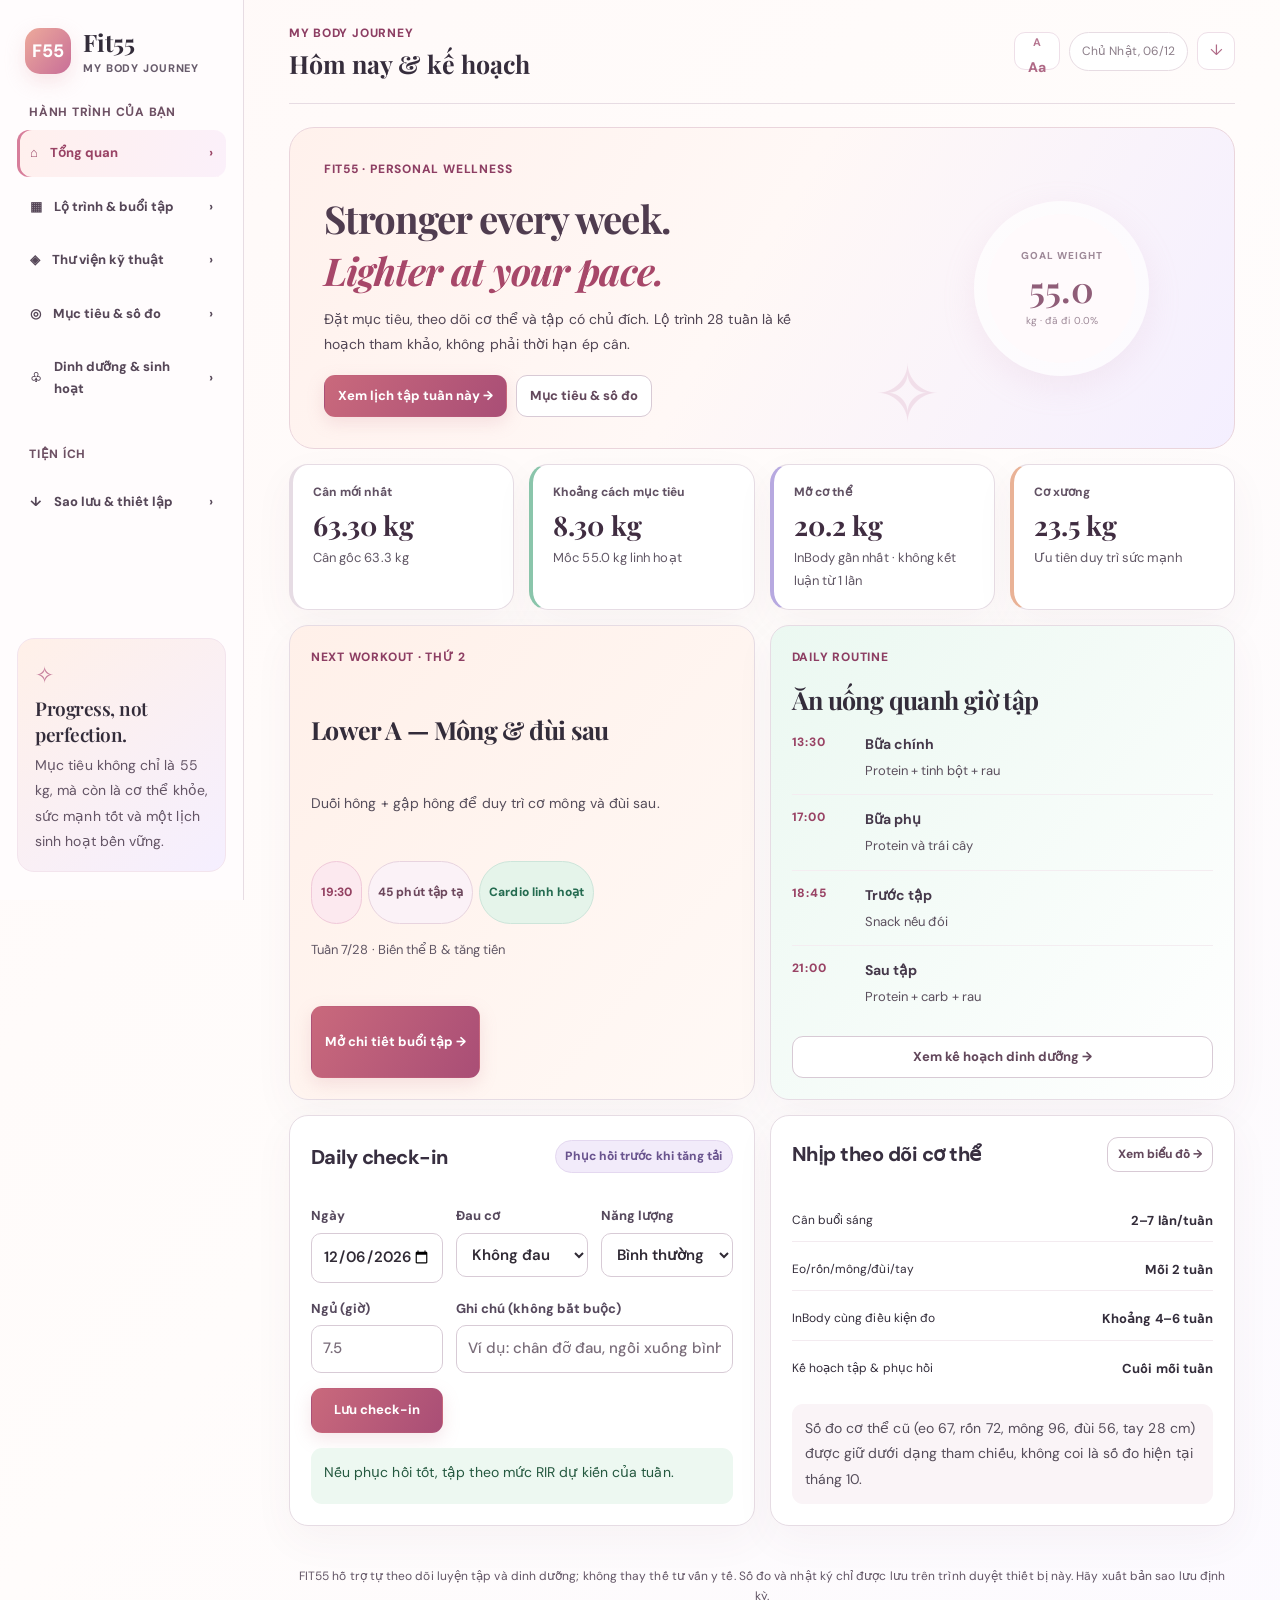
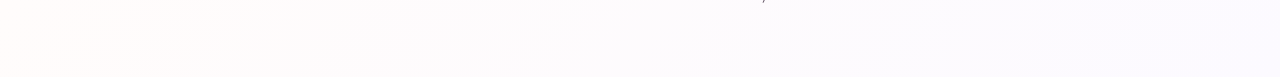
==== index.html @ 2037315b "release: FIT55 4.3 underbust and private measurement import with exact weight display" ====
<!doctype html>
<html lang="vi">
<head>
<meta charset="utf-8">
<meta name="viewport" content="width=device-width,initial-scale=1,viewport-fit=cover">
<meta name="theme-color" content="#fffbfa">
<meta name="description" content="FIT55 — Lộ trình tập luyện 28 tuần, mục tiêu 55 kg, số đo và dinh dưỡng cá nhân.">
<title>FIT55 · My Body Journey</title>
<script>try{const fs=localStorage.getItem('fit55-text-size');if(['standard','comfortable','extra'].includes(fs))document.documentElement.dataset.fitText=fs;else document.documentElement.dataset.fitText='comfortable'}catch(e){document.documentElement.dataset.fitText='comfortable'}</script>
<link rel="stylesheet" href="./v4.css?v=4.2">
<script src="./v4-data.js?v=4.3" defer></script>
<script src="./v4-app.js?v=4.3" defer></script>
<script src="./v4-readability.js?v=4.2" defer></script>
</head>
<body>
<div class="app">
<aside class="sidebar">
<a class="brand" href="./" aria-label="FIT55">
<span class="brandmark">F55</span>
<span class="brandname">Fit55<small>MY BODY JOURNEY</small></span>
</a>
<div><div class="sidecaption">HÀNH TRÌNH CỦA BẠN</div><nav id="side-nav" class="sidenav" aria-label="Điều hướng chính"></nav></div>
<div class="sidequote"><div style="font-size:23px;color:#c7809d">✧</div><h3>Progress, not perfection.</h3><p>Mục tiêu không chỉ là 55 kg, mà còn là cơ thể khỏe, sức mạnh tốt và một lịch sinh hoạt bền vững.</p></div>
</aside>
<div class="workspace">
<header class="topbar">
<div><div class="crumb">FIT55 · PERSONAL JOURNEY</div><div class="pagetitle">Hôm nay & kế hoạch</div></div>
<div class="topactions"><div class="datechip"></div><button class="roundbtn" type="button" data-open-data title="Dữ liệu và sao lưu" aria-label="Mở dữ liệu và sao lưu">↓</button></div>
</header>
<main id="view" class="page" aria-live="polite"></main>
<footer class="footnote">FIT55 hỗ trợ tự theo dõi luyện tập và dinh dưỡng; không thay thế tư vấn y tế. Số đo và nhật ký chỉ được lưu trên trình duyệt thiết bị này. Hãy xuất bản sao lưu định kỳ.</footer>
</div></div>
<nav id="mobilebar" class="mobilebar" aria-label="Điều hướng trên điện thoại"></nav>
<div id="resttimer" class="resttimer" hidden aria-live="polite"></div><div id="modalroot"></div><div id="toast" class="toast" role="status" aria-live="polite"></div>
</body>
</html>
---- v4.css ----
@import url('https://fonts.googleapis.com/css2?family=DM+Sans:wght@400;500;600;700;800&family=Playfair+Display:wght@500;600;700&display=swap');
:root{--bg:#fffbfa;--paper:#fff;--ink:#413849;--muted:#897e8c;--line:#f0e7eb;--rose:#cd738d;--rose-dark:#af5875;--rose-light:#fff0f2;--peach:#fff0e6;--lav:#f2edff;--mint:#eaf7f1;--green:#458c76;--amber:#a37833;--warn:#fff3dd;--shadow:0 14px 42px rgba(98,63,85,.048);color-scheme:light;font-family:'DM Sans',Arial,sans-serif}
*{box-sizing:border-box}body{margin:0;min-width:320px;background:linear-gradient(130deg,#fff9f8 0,#fffcfb 50%,#fcfaff 100%);color:var(--ink);font:13px/1.6 'DM Sans',sans-serif}h1,h2,h3,h4,p{margin:0}h1,h2,h3{letter-spacing:-.025em}h1{font:600 30px/1.2 'Playfair Display',serif}h2{font:600 23px/1.3 'Playfair Display',serif}h3{font:700 16px/1.35 'DM Sans',sans-serif}button,input,select,textarea{font:inherit}button{cursor:pointer}button:disabled{opacity:.5;cursor:not-allowed}a{color:inherit;text-decoration:none}.app{min-height:100vh;display:grid;grid-template-columns:244px minmax(0,1fr);max-width:1620px;margin:auto}.sidebar{background:#fffcfdef;backdrop-filter:blur(18px);border-right:1px solid var(--line);position:sticky;top:0;height:100vh;padding:28px 17px;display:flex;flex-direction:column;gap:27px}.brand{display:flex;align-items:center;gap:12px;padding:0 8px}.brandmark{width:46px;height:46px;border-radius:15px;display:grid;place-items:center;background:linear-gradient(130deg,#edaa9b,#c86e98);box-shadow:0 8px 20px #e9b3ba50;color:white;font:800 18px 'DM Sans',sans-serif}.brandname{font:700 24px 'Playfair Display',serif;line-height:1.2}.brandname small{display:block;font:800 9px 'DM Sans',sans-serif;color:#a79aa7;letter-spacing:.15em;margin-top:4px}.sidecaption{font-size:10px;font-weight:800;letter-spacing:.12em;color:#ada0a9;margin:0 12px 8px}.sidenav{display:grid;gap:7px}.navbtn{width:100%;display:flex;align-items:center;gap:12px;text-align:left;border:0;border-radius:12px;padding:12px 13px;background:transparent;color:#7c6f7e;font-weight:800;font-size:12px}.navbtn svg{width:19px;height:19px}.navbtn.active{background:linear-gradient(105deg,#fff0ed,#fbf0fa);color:#b86283;box-shadow:inset 3px 0 #d77e9b}.navbtn:hover{background:#fff1f5}.navbtn span{flex:1}.sidequote{margin-top:auto;background:linear-gradient(140deg,#fff0e8,#f5efff);border:1px solid #f3e4ed;border-radius:17px;padding:17px}.sidequote h3{font:600 19px 'Playfair Display',serif}.sidequote p{font-size:11px;color:#827587;margin-top:6px}.workspace{min-width:0;padding:0 clamp(18px,3.5vw,53px) 60px}.topbar{display:flex;align-items:center;justify-content:space-between;border-bottom:1px solid var(--line);gap:12px;padding:23px 0}.crumb{font-size:10px;color:#bc849b;text-transform:uppercase;letter-spacing:.15em;font-weight:800}.pagetitle{font:600 23px 'Playfair Display',serif;margin-top:3px}.topactions{display:flex;align-items:center;gap:9px}.datechip{border:1px solid var(--line);border-radius:25px;background:white;padding:8px 12px;color:#8c7e89;font-size:11px}.roundbtn{display:grid;place-items:center;width:38px;height:38px;border:1px solid #eedfe8;border-radius:11px;background:#fff;color:#af6986}.page{max-width:1260px;margin:auto;padding-top:23px}.pageheader{display:flex;align-items:flex-end;justify-content:space-between;gap:15px;margin-bottom:20px}.pageheader p{color:var(--muted);font-size:12px;margin-top:6px;max-width:760px}.micro{font-size:10px;color:#bb7895;letter-spacing:.15em;font-weight:800;text-transform:uppercase}.card{background:white;border:1px solid var(--line);border-radius:19px;padding:21px;box-shadow:var(--shadow);min-width:0}.card.soft{background:#fffbfd}.card.mint{background:linear-gradient(130deg,#ebf8f1,#fff)}.card.peach{background:linear-gradient(130deg,#fff0e9,#fff9f6)}.card.lav{background:linear-gradient(130deg,#f2eeff,#fff)}.paneltitle{display:flex;align-items:center;justify-content:space-between;gap:9px;margin-bottom:14px}.paneltitle h3{font:600 20px 'Playfair Display',serif}.grid{display:grid;gap:15px}.g2{grid-template-columns:repeat(2,minmax(0,1fr))}.g3{grid-template-columns:repeat(3,minmax(0,1fr))}.g4{grid-template-columns:repeat(4,minmax(0,1fr))}.span2{grid-column:span 2}.span3{grid-column:span 3}.stack{display:grid;gap:15px}.sectiongap{margin-top:18px}.hero{border:1px solid #f1dce7;background:linear-gradient(120deg,#fff0e8,#fff7f6 48%,#f3efff);padding:31px 34px;border-radius:25px;display:grid;grid-template-columns:1.35fr .65fr;min-height:223px;gap:25px;overflow:hidden;position:relative}.hero:after{content:'✧';position:absolute;right:31%;bottom:-16px;font-size:80px;color:#e9cadb;opacity:.5;pointer-events:none}.hero h1{font-size:clamp(29px,3vw,43px);margin:13px 0 10px;color:#594358}.hero h1 em{color:#c46e8c}.hero p{max-width:510px;color:#796d7c;line-height:1.8;font-size:12px}.hero .actions{margin-top:17px}.hero-circle{align-self:center;justify-self:center;display:grid;place-items:center;width:175px;height:175px;border-radius:50%;background:conic-gradient(var(--rose) var(--angle,0%),#ffffffb0 0);box-shadow:0 10px 32px #d9aac42b}.hero-circle-inner{width:149px;height:149px;border-radius:50%;background:#fffafc;display:grid;align-content:center;justify-items:center}.hero-circle-inner span{font-size:10px;color:#9e8998;letter-spacing:.1em;font-weight:800}.hero-circle-inner strong{font:600 36px 'Playfair Display',serif;color:#8f5d78}.hero-circle-inner small{font-size:10px;color:#9e8998}.stat{padding:17px 20px;border-left:4px solid #e5b3c4}.stat:nth-child(2){border-left-color:#8ac5ab}.stat:nth-child(3){border-left-color:#b7a9e0}.stat:nth-child(4){border-left-color:#e9b296}.statlabel{font-size:11px;color:#918390;font-weight:700}.statnum{font:600 27px/1.35 'Playfair Display',serif;margin:4px 0;color:#634e60}.statnum small{font:600 12px 'DM Sans',sans-serif}.meta{color:var(--muted);font-size:11px}.pill{display:inline-flex;align-items:center;border:1px solid #f1e7ed;border-radius:40px;padding:5px 9px;background:#fcf7fa;color:#906d85;font-weight:800;font-size:10px;white-space:normal}.pill.rose{background:var(--rose-light);color:#b95e7c;border-color:#f4dce6}.pill.mint{background:var(--mint);color:#44846d;border-color:#d5eadf}.pill.lav{background:var(--lav);color:#8373a8;border-color:#eae3fc}.pill.warn{background:var(--warn);color:#986823;border-color:#f7e1ba}.tags{display:flex;flex-wrap:wrap;gap:6px}.btn{border:1px solid #e9dbe5;background:#fff;border-radius:11px;color:#806d7e;font-weight:800;font-size:11px;min-height:37px;padding:9px 13px;display:inline-flex;align-items:center;justify-content:center;gap:7px;vertical-align:middle}.btn:hover{border-color:#d8a8ba;background:#fff9fa}.btn.primary{background:linear-gradient(120deg,#de8990,#c66f97);border-color:transparent;color:white;box-shadow:0 6px 17px #ce869735}.btn.green{background:#e5f4ec;color:#427f65;border-color:#d9e9dc}.btn.small{min-height:30px;padding:6px 10px;font-size:10px}.btn.full{width:100%}.actions{display:flex;align-items:center;gap:9px;flex-wrap:wrap}.tile{border:1px solid #f0e6ec;border-radius:14px;padding:16px;background:white;min-width:0}.tile h3{font:600 19px 'Playfair Display',serif}.tile p{color:var(--muted);font-size:11px;margin-top:6px}.tile .actions{margin-top:12px}.bar{background:#f1edf1;height:8px;border-radius:20px;overflow:hidden}.bar span{display:block;background:linear-gradient(110deg,#e8a3aa,#be7195);height:100%;width:0;border-radius:20px}.barline{display:grid;grid-template-columns:112px 1fr 38px;gap:8px;align-items:center;font-size:11px;margin:8px 0}.barline .track{background:#f6edf3;border-radius:10px;height:8px;overflow:hidden}.barline .track span{display:block;height:100%;background:#d98ca9;border-radius:10px}.barline strong{text-align:right}.quiet{color:#847b87;font-size:12px;line-height:1.75}.notice{border-radius:11px;padding:12px 13px;background:#faf4f7;color:#806e7e;font-size:11px;line-height:1.75}.notice.amber{background:#fff5e5;color:#896a3d}.notice.green{background:#edf8f1;color:#407d62}.notice.red{background:#fff0f0;color:#a25e62}.spacer{height:1px;background:var(--line);margin:16px 0}.weekscroller{display:flex;overflow-x:auto;gap:7px;padding:2px 0 11px;scrollbar-width:thin}.weekbtn{border:1px solid #f0e6eb;min-width:61px;padding:10px 9px;background:#fff;border-radius:10px;color:#817588;font-weight:800;font-size:12px}.weekbtn small{display:block;font-size:9px;font-weight:700;color:#a49bac}.weekbtn.active{background:#d1809d;border-color:#d1809d;color:white}.weekbtn.active small{color:#ffebf5}.phasegrid{display:grid;grid-template-columns:repeat(5,minmax(0,1fr));gap:7px}.phasecard{padding:12px 9px;background:#fbf6fa;border:1px solid #f1e9ef;border-radius:12px;text-align:left;color:#756677}.phasecard b{display:block;font-size:11px}.phasecard small{display:block;font-size:10px;opacity:.74}.phasecard.active{border-color:#ca7fa0;box-shadow:0 0 0 2px #f6dfeb}.daygrid{display:grid;grid-template-columns:repeat(4,minmax(0,1fr));gap:9px}.daycard{background:#fff;border:1px solid #eee6ed;border-radius:12px;text-align:left;padding:13px 14px;color:#77687c}.daycard b{display:block;font-size:12px}.daycard small{font-size:10px}.daycard.active{background:#d888a0;color:white;border-color:#d888a0;box-shadow:0 5px 17px #d888a02e}.daycard.active small{color:#fff6fc}.exrow{border:1px solid #f2e9ee;border-radius:15px;padding:15px;display:grid;grid-template-columns:36px minmax(0,1fr);gap:12px;background:white}.exnum{background:#fbeef3;color:#bc6e88;border-radius:11px;width:35px;height:35px;display:grid;place-items:center;font-weight:800}.exhead{display:flex;align-items:flex-start;justify-content:space-between;gap:8px}.exhead h3{font-size:14px}.exrow .tags{margin:8px 0}.exrow .meta{line-height:1.6}.exactions{display:flex;align-items:center;gap:8px;flex-wrap:wrap;margin-top:10px}.exbody{grid-column:2}.settable{width:100%;border-collapse:collapse;font-size:11px}.settable th{text-align:left;font-size:10px;color:#948796;font-weight:800;padding:8px 4px;border-bottom:1px solid var(--line)}.settable td{padding:7px 4px;border-bottom:1px solid #f8f3f7}.settable tr:last-child td{border:0}.setinput{border:1px solid #eadfe8;padding:7px 6px;border-radius:8px;min-height:33px;width:100%;max-width:95px;background:#fff}.settable input[type=checkbox]{width:17px;height:17px;accent-color:#bc7b98}.tiprow{display:grid;grid-template-columns:28px 1fr;gap:10px;padding:9px 0;border-bottom:1px solid #f5eff2}.tiprow:last-child{border:0}.tiprow .n{display:grid;place-items:center;width:26px;height:26px;border-radius:10px;background:#f7edf3;color:#a96789;font-weight:800}.impacts{display:grid;gap:7px}.impacts .barline{grid-template-columns:100px 1fr 23px}.exercise-detail .kicker{font-weight:800;font-size:10px;letter-spacing:.12em;color:#ad748e;text-transform:uppercase;margin:16px 0 5px}.exercise-detail p{font-size:12px;color:#645b68;line-height:1.85}.exercise-detail ul{padding-left:18px;margin:8px 0}.exercise-detail li{margin-bottom:7px;font-size:12px;line-height:1.7}.exercise-detail .detailgrid{display:grid;grid-template-columns:1fr 1fr;gap:14px}.exercise-detail .detailgrid .tile{background:#fffafd}.filterrow{display:flex;align-items:center;gap:10px;flex-wrap:wrap}.filterrow .field{flex:1;min-width:150px}.field{border:1px solid #e9dfea;border-radius:10px;background:#fff;padding:10px 11px;min-height:40px;width:100%;min-width:0;color:#564858}.field:focus{outline:3px solid #f4e0e9;border-color:#cd84a6}label{font-size:11px;font-weight:800;color:#776b7b}.formgrid{display:grid;grid-template-columns:repeat(3,minmax(0,1fr));gap:13px}.formitem{display:grid;align-content:start;gap:5px}.formitem small{color:#98909b;font-size:10px}.tablewrap{overflow:auto}.table{width:100%;border-collapse:collapse;min-width:540px}.table th{padding:11px 8px;border-bottom:1px solid #eee8ee;text-align:left;color:#938995;font-size:10px;text-transform:uppercase;letter-spacing:.04em}.table td{padding:12px 8px;border-bottom:1px solid #f5eef2;font-size:12px}.table tr:last-child td{border:0}.timeline{display:grid;gap:12px}.timelineitem{display:grid;grid-template-columns:61px 1fr;gap:12px;border-bottom:1px solid #f4edf1;padding:0 0 12px}.timelineitem:last-child{border:0}.timelineitem .time{font-weight:800;color:#ba748c;font-size:12px}.timelineitem b{display:block;font-size:12px}.timelineitem p{font-size:11px;color:#847987;margin-top:3px}.tabrow{display:flex;gap:7px;overflow:auto;scrollbar-width:thin}.subtab{border:1px solid #eee2ed;background:#fff;color:#89798b;border-radius:10px;padding:9px 12px;font-size:11px;font-weight:800;white-space:nowrap}.subtab.active{background:#f9e8f0;color:#af6380;border-color:#eed4e3}.check{accent-color:#b96d8b}.chart{width:100%;height:auto;display:block;max-height:270px}.chart text{font:10px 'DM Sans',sans-serif;fill:#8e8190}.chart .gridline{stroke:#f0e9ee;stroke-width:1}.chart .goalline{stroke:#a79cb5;stroke-width:1;stroke-dasharray:4 4}.chart .actual{stroke:#d47c99;stroke-width:2.5;fill:none}.chart .point{fill:#d47c99}.checklist{display:grid;gap:8px}.checklist .item{display:flex;justify-content:space-between;gap:9px;border-bottom:1px solid #f3ebf0;padding:9px 0;font-size:12px}.checklist .item:last-child{border:0}.metricgrid{display:grid;grid-template-columns:repeat(4,minmax(0,1fr));gap:9px}.measuremini{padding:11px;background:#fdf8fa;border-radius:11px}.measuremini span{font-size:10px;color:#918492}.measuremini b{font:600 20px 'Playfair Display',serif;display:block;color:#644f64}.measuremini small{font-size:10px;color:#9a899b}.metric-note{color:#8b8190;font-size:10px}.historyrow{display:grid;grid-template-columns:115px 1fr auto;gap:10px;border-bottom:1px solid #f3eef1;padding:10px 0;align-items:center}.historyrow:last-child{border:0}.historyrow b{font-size:11px}.historyrow span{font-size:11px;color:var(--muted)}.foodpreview{border:1px solid #efe8ec;padding:11px;border-radius:12px;display:grid;gap:3px}.foodpreview strong{color:#9d617e}.nutritionmeter{height:10px;background:#f1eced;border-radius:20px;overflow:hidden}.nutritionmeter>div{height:100%;background:linear-gradient(90deg,#e7a5a7,#c6779a);max-width:100%}.modalback{position:fixed;inset:0;background:#33263d92;display:grid;place-items:center;padding:15px;z-index:100}.modal{width:min(760px,100%);max-height:min(90vh,940px);display:flex;flex-direction:column;background:white;border-radius:20px;box-shadow:0 25px 100px #29202d37;overflow:hidden}.modal.wide{width:min(950px,100%)}.modalhead{display:flex;align-items:center;justify-content:space-between;gap:10px;padding:18px 22px;border-bottom:1px solid var(--line)}.modalhead h2{font-size:21px}.modalbody{padding:22px;overflow:auto}.modalfoot{border-top:1px solid var(--line);padding:14px 22px;display:flex;justify-content:flex-end;gap:10px}.toast{position:fixed;right:20px;bottom:20px;padding:12px 16px;border-radius:11px;background:#48384b;color:white;font-size:12px;z-index:200;box-shadow:0 12px 35px #34253e44;opacity:0;transform:translateY(12px);transition:.2s;pointer-events:none}.toast.show{opacity:1;transform:none}.footnote{color:#a294a2;font-size:10px;text-align:center;margin:40px auto 10px;max-width:930px}.mobilebar{display:none}.spaceline{height:16px}.loader{text-align:center;padding:30px;color:var(--muted)}.empty{color:var(--muted);font-size:12px;padding:17px;text-align:center}.trackingcols{display:grid;grid-template-columns:minmax(0,1.3fr) minmax(260px,.7fr);gap:15px}.goalpair{display:grid;grid-template-columns:1fr 1fr;gap:12px}.caloriegroup{display:grid;grid-template-columns:repeat(3,minmax(0,1fr));gap:9px}.caloriegroup .tile{text-align:center}.caloriegroup strong{font:600 23px 'Playfair Display',serif}.inlineeditable{display:grid;grid-template-columns:repeat(2,minmax(0,1fr));gap:8px}.tooltip{cursor:help;text-decoration:underline dotted}.setcount{text-align:center;color:#a96a8a;font-weight:800}.switch{width:17px;height:17px;accent-color:#bd6e8d}.notespace{max-width:900px}.footerbuttons{display:flex;justify-content:flex-end;gap:8px;flex-wrap:wrap;margin-top:15px}
@media(max-width:1180px){.app{grid-template-columns:213px 1fr}.sidebar{padding:23px 12px}.workspace{padding:0 20px 45px}.g4{grid-template-columns:repeat(2,minmax(0,1fr))}.metricgrid{grid-template-columns:repeat(3,minmax(0,1fr))}.phasegrid{grid-template-columns:repeat(5,minmax(0,1fr))}}
@media(max-width:900px){.app{display:block}.sidebar{display:none}.workspace{padding:0 20px 96px}.mobilebar{display:grid;position:fixed;bottom:0;left:0;right:0;z-index:50;grid-template-columns:repeat(5,minmax(0,1fr));padding:6px 2px max(6px,env(safe-area-inset-bottom));background:#fffbfdf2;backdrop-filter:blur(16px);border-top:1px solid #ecdde7;box-shadow:0 -8px 24px #a46b8d16}.mobilebtn{border:0;background:transparent;display:grid;justify-items:center;align-content:center;gap:1px;padding:6px 0;font-size:10px;color:#928392;font-weight:800}.mobilebtn.active{color:#bc718d}.mobilebtn svg{width:20px;height:20px}.page{max-width:920px}.modalback{padding:0;place-items:end center}.modal{width:100%;max-height:91dvh;border-radius:20px 20px 0 0}}
@media(max-width:680px){.topbar{padding:15px 0}.datechip{display:none}.pagetitle{font-size:21px}.hero{grid-template-columns:1fr;padding:24px;border-radius:19px;min-height:auto}.hero-circle{display:none}.hero h1{font-size:31px}.g2,.g3,.trackingcols{grid-template-columns:1fr}.g4,.metricgrid{grid-template-columns:repeat(2,minmax(0,1fr))}.card{border-radius:16px;padding:16px}.pageheader{align-items:flex-start;flex-direction:column;margin-bottom:14px}.pageheader h2{font-size:22px}.phasegrid{grid-template-columns:repeat(2,minmax(0,1fr))}.daygrid{grid-template-columns:repeat(2,minmax(0,1fr))}.formgrid{grid-template-columns:repeat(2,minmax(0,1fr))}.exrow{grid-template-columns:31px minmax(0,1fr);padding:12px;gap:9px}.exnum{width:30px;height:30px}.exhead{display:block}.exbody{grid-column:1 / -1}.exercise-detail .detailgrid{grid-template-columns:1fr}.historyrow{grid-template-columns:88px 1fr}.historyrow>.btn{grid-column:2;justify-self:start}.caloriegroup{grid-template-columns:repeat(3,minmax(0,1fr))}.caloriegroup .tile{padding:10px 6px}.caloriegroup strong{font-size:18px}.barline{grid-template-columns:80px 1fr 23px}.modalhead,.modalfoot{padding:13px 16px}.modalbody{padding:16px}.tile{padding:13px}}
@media(max-width:400px){.workspace{padding:0 13px 92px}.formgrid,.inlineeditable{grid-template-columns:1fr}.g4,.metricgrid{gap:8px}.stat{padding:13px}.statnum{font-size:23px}.hero h1{font-size:29px}.daygrid{gap:7px}.daycard{padding:12px 10px}.barline{grid-template-columns:70px 1fr 20px}}
@media(prefers-reduced-motion:reduce){*,*:before,*:after{scroll-behavior:auto!important;transition:none!important}}

/* Inline technique guide in workout sessions */
.quick-guide{margin-top:12px;border-top:1px solid #f1e7ec;padding-top:10px;background:linear-gradient(180deg,#fff,#fffcfe)}
.quick-guide summary{color:#a76786;font-size:11px;font-weight:800;cursor:pointer;list-style:none;display:flex;align-items:center;gap:7px;min-height:31px}
.quick-guide summary::-webkit-details-marker{display:none}
.quick-guide summary:before{content:"＋";display:grid;place-items:center;width:24px;height:24px;background:#f9edf3;color:#b47290;border-radius:8px;font-size:16px}
.quick-guide[open] summary:before{content:"−"}
.quick-guide .guide-content{display:grid;gap:9px;padding:12px 0 5px;font-size:11px;color:#756979;line-height:1.75}
.quick-guide ol{margin:0;padding:2px 0 2px 22px}
.quick-guide li{margin-bottom:5px}
.quick-guide .guide-line{background:#fcf8fb;border:1px solid #f3eaf0;padding:9px 11px;border-radius:9px}
.quick-guide .guide-warning{background:#fff7ec;color:#8b6d40;padding:9px 11px;border-radius:9px}
.quick-guide .guide-content b{color:#645366}
@media(max-width:680px){.quick-guide{margin-top:11px}.quick-guide .guide-content{padding-bottom:0}.quick-guide summary{font-size:11px}}

/* Persistent set rest timer: starts when a set is marked complete */
.resttimer{position:fixed;right:21px;bottom:24px;display:flex;align-items:center;justify-content:space-between;gap:17px;max-width:min(380px,calc(100vw - 28px));z-index:80;border:1px solid #e8cede;border-radius:16px;padding:13px 15px;background:#fffbfefa;backdrop-filter:blur(20px);box-shadow:0 15px 48px #51394c3b}
.resttimer[hidden]{display:none!important}
.resttimer b{font:700 27px/1.3 'Playfair Display',serif;color:#ab6584}
.resttimer .micro{font-size:9px}.resttimer .actions{flex-wrap:nowrap}.resttimer .actions button{white-space:nowrap}
@media(max-width:900px){.resttimer{right:12px;bottom:calc(80px + env(safe-area-inset-bottom))}}
@media(max-width:390px){.resttimer{left:9px;right:9px;padding:10px}.resttimer b{font-size:24px}.resttimer .btn{padding:7px;font-size:9px}}


/* FIT55 4.2 · Readability & typography accessibility
   Default text is comfortably larger. Users can pick Standard / Easy Read / Extra Large.
   Main information text uses dark, opaque contrast on pastel backgrounds. */
:root{
  --fit-delta:2px;
  --muted:#625968;
  --ink:#332c3a;
  --line:#e7dce3;
  --rose-dark:#9f4566;
}
:root[data-fit-text="standard"]{--fit-delta:0px}
:root[data-fit-text="comfortable"]{--fit-delta:2px}
:root[data-fit-text="extra"]{--fit-delta:4px}
body{font-size:calc(13px + var(--fit-delta));line-height:1.72;letter-spacing:.005em;-webkit-font-smoothing:antialiased;text-rendering:optimizeLegibility}
h1,h2,h3,h4,b,strong{color:var(--ink)}
h1,h2{line-height:1.36}
h1{font-size:calc(30px + var(--fit-delta));font-weight:700}
h2{font-size:calc(23px + var(--fit-delta));font-weight:700}
h3{font-size:calc(16px + var(--fit-delta));font-weight:800}
.pageheader h2{font-size:calc(24px + var(--fit-delta));color:#372d40}
.pageheader p,.quiet,.notice,.card p,.hero p,.timelineitem p,.exrow .meta,.exercise-detail p,.exercise-detail li,.sidequote p{
  font-size:calc(12px + var(--fit-delta));
  line-height:1.8;
  color:#554d5a;
  opacity:1;
}
.meta,.metric-note,.chart text,.historyrow span,.caloriegroup p{
  font-size:calc(11px + var(--fit-delta));
  color:#615765;
  opacity:1;
}
.micro,.crumb,.sidecaption,.statlabel,.card .micro,.tile .micro,.timelineitem .time,.guide-line b{
  font-size:calc(10px + var(--fit-delta));
  font-weight:800;
  color:#8d3e63;
  letter-spacing:.065em;
}
.pagetitle{font-size:calc(23px + var(--fit-delta));color:#362d3c;font-weight:700}
.paneltitle h3{font:800 calc(18px + var(--fit-delta))/1.4 'DM Sans',Arial,sans-serif;letter-spacing:-.025em;color:#382f40}
.tile h3,.exhead h3{font-family:'DM Sans',Arial,sans-serif;font-weight:800;letter-spacing:0;color:#332d3a}
.exhead h3{font-size:calc(14px + var(--fit-delta))}
.statnum,.measuremini b{color:#402d41;font-weight:700}
.statlabel{letter-spacing:0}
.statnum small{font-size:calc(12px + var(--fit-delta));color:#625565}
.btn,.subtab,.daycard b,.weekbtn,.phasecard b,.navbtn{
  font-size:calc(11px + var(--fit-delta));
  font-weight:800;
}
.btn.small,.pill,.datechip,.checklist .item,.historyrow,.foodpreview,.caloriegroup p{
  font-size:calc(10px + var(--fit-delta));
}
.pill{color:#6c475c;font-weight:800;background:#fbf2f7;border-color:#e8d4df}
.pill.rose{color:#944262;background:#fce9ef;border-color:#f0c9d9}
.pill.lav{color:#69538e;background:#f2ebfa;border-color:#e4d8f0}
.pill.mint{color:#246b50;background:#e5f4ea;border-color:#cde5da}
.navbtn{color:#564758}
.navbtn.active{color:#994365}
.navbtn svg{color:inherit}
.navbtn:hover{color:#994365}
.sidequote p{color:#635465}
.sidebar .brandname small{font-size:calc(9px + var(--fit-delta));color:#675b6b;letter-spacing:.08em}
.sidecaption{color:#6e5164}
.btn.primary{background:linear-gradient(120deg,#c9697c,#a94e76);color:white}
.btn.primary:hover{filter:brightness(.97)}
.btn:not(.primary){color:#63485c;border-color:#d8cad5}
.btn:not(.primary):hover{background:#fff3f8;border-color:#bd89a3}
.btn.green{color:#246b50!important;background:#e5f4ec!important;border-color:#b9dbc7!important}
.hero{border-color:#ead5dc;background:linear-gradient(120deg,#fff1ec,#fff8f6 48%,#f4efff)}
.hero h1{color:#4f3c4f;font-size:clamp(31px,3vw,46px);font-weight:700}
.hero h1 em{color:#a74769;font-weight:700}
.hero p{color:#514554}
.stat{border-color:#e6dce2}
.stat .statlabel{color:#625264}
.pill.warn,.notice.amber,.guide-warning{color:#77511f}
.notice{color:#5d4b5e}
.notice.green{color:#24583f}
.notice.red{color:#893d4d}
.tile{border-color:#e5dae2}
.card{border-color:#e6dce4}
.formitem label,label{font-size:calc(11px + var(--fit-delta));font-weight:800;color:#56495d}
.field,.setinput,textarea,select,input{
  font-size:calc(13px + var(--fit-delta));
  color:#302a35;
  font-weight:600;
}
.field,.setinput{background:#fff;border-color:#d8cbd6;min-height:43px}
.field::placeholder,.setinput::placeholder,input::placeholder{color:#796c79;opacity:1;font-weight:500}
.field:focus,.setinput:focus{outline:3px solid #f0d0df;outline-offset:1px;border-color:#a9547d}
.settable th,.table th{font-size:calc(10px + var(--fit-delta));font-weight:800;color:#5f5261}
.settable td,.table td{font-size:calc(11px + var(--fit-delta));color:#4c4150}
.settable .setinput{min-height:39px}
.exrow,.exbody{color:#463b49}
.exrow .tags{margin-top:9px}
.quick-guide summary,.quick-guide .guide-content,.quick-guide .guide-line,.quick-guide .guide-warning,.quick-guide li{
  font-size:calc(11px + var(--fit-delta));
  line-height:1.78;
  color:#534657;
  opacity:1;
}
.quick-guide summary{font-weight:800;color:#994365}
.quick-guide .guide-content{gap:10px}
.quick-guide .guide-content b{color:#413047}
.quick-guide .guide-line{background:#fff9fc;border-color:#eadbe4}
.chart text{fill:#5e5464;opacity:1}
.chart .gridline{stroke:#e9e0e7}
.chart .actual{stroke:#bd527c;stroke-width:3}
.chart .point{fill:#bd527c}
.mobilebtn{font-size:calc(10px + var(--fit-delta));color:#66596a;font-weight:800}
.mobilebtn.active{color:#944165}
.daycard{color:#5d4b5f}
.daycard small,.phasecard small,.weekbtn small,.measuremini small,.formitem small,.tile small{
  font-size:calc(10px + var(--fit-delta));
  color:#665d6b;
  opacity:1;
}
.daycard.active small,.weekbtn.active small{color:white}
.phasecard{color:#665368}
.weekbtn{color:#665367}
.measuremini span{font-size:calc(10px + var(--fit-delta));color:#6d5f70}
.measuremini small{line-height:1.65}
.timelineitem b{font-size:calc(12px + var(--fit-delta));color:#45384a}
.timelineitem p{font-size:calc(11px + var(--fit-delta));color:#5b4f5d}
.timelineitem .time{color:#994365}
.footnote{font-size:calc(10px + var(--fit-delta));color:#625565}
.historyrow b,.checklist b{font-size:calc(11px + var(--fit-delta))}
.exnum{color:#924767}
.resttimer .micro{font-size:calc(10px + var(--fit-delta))}
.resttimer .meta{font-size:calc(11px + var(--fit-delta))}
.resttimer .btn.small{font-size:calc(10px + var(--fit-delta))}
button:focus-visible,a:focus-visible,input:focus-visible,select:focus-visible,summary:focus-visible{
  outline:3px solid #ad537d;
  outline-offset:3px;
}
.type-control-container{position:relative;display:flex;align-items:center}
.type-toggle{width:auto;min-width:46px;padding:0 9px;gap:3px;font-size:14px;font-weight:800;white-space:nowrap}
.type-toggle .small-aa{font-size:11px;font-weight:700;opacity:.9}
.type-panel{
  position:absolute;right:0;top:calc(100% + 9px);z-index:110;
  width:min(278px,calc(100vw - 28px));padding:13px;
  border:1px solid #dacbd6;border-radius:15px;background:#fff;
  box-shadow:0 15px 42px #5842552b;
}
.type-panel[hidden]{display:none!important}
.type-panel-title{font-weight:800;font-size:15px;color:#493449;margin-bottom:4px}
.type-panel-help{font-size:12px;color:#605462;line-height:1.6;margin:0 0 11px}
.type-options{display:grid;gap:7px}
.type-option{
  display:flex;align-items:center;justify-content:space-between;gap:6px;width:100%;
  border:1px solid #e8dce5;background:#fff;border-radius:10px;
  padding:10px 12px;text-align:left;font-size:14px;color:#514254;font-weight:700
}
.type-option[data-size="standard"]{font-size:13px}
.type-option[data-size="comfortable"]{font-size:15px}
.type-option[data-size="extra"]{font-size:17px}
.type-option[aria-pressed="true"]{background:#fff0f5;color:#8e3d62;border-color:#c384a2;box-shadow:inset 3px 0 #b35a7c}
.type-option span:last-child{font-size:12px}
@media(max-width:900px){
  .mobilebtn{font-size:calc(10px + var(--fit-delta))}
  .setinput,.field,select,textarea,input{font-size:max(16px, calc(13px + var(--fit-delta)))}
}
@media(max-width:680px){
  .hero h1{font-size:clamp(30px,7vw,39px)}
  .pageheader h2{font-size:calc(22px + var(--fit-delta))}
  .card{padding:17px}
  .hero{padding:25px}
  .quick-guide summary{font-size:calc(12px + var(--fit-delta))}
  .daycard small,.phasecard small,.weekbtn small{font-size:calc(10px + var(--fit-delta))}
  .statnum{font-size:calc(25px + var(--fit-delta))}
  .topactions{gap:7px}
  .type-panel{right:-48px}
}
@media(max-width:380px){
  .topbar{gap:7px}
  .type-toggle{min-width:39px;padding:0 6px}
  .pagetitle{font-size:calc(20px + var(--fit-delta))}
  .topactions{gap:5px}
}
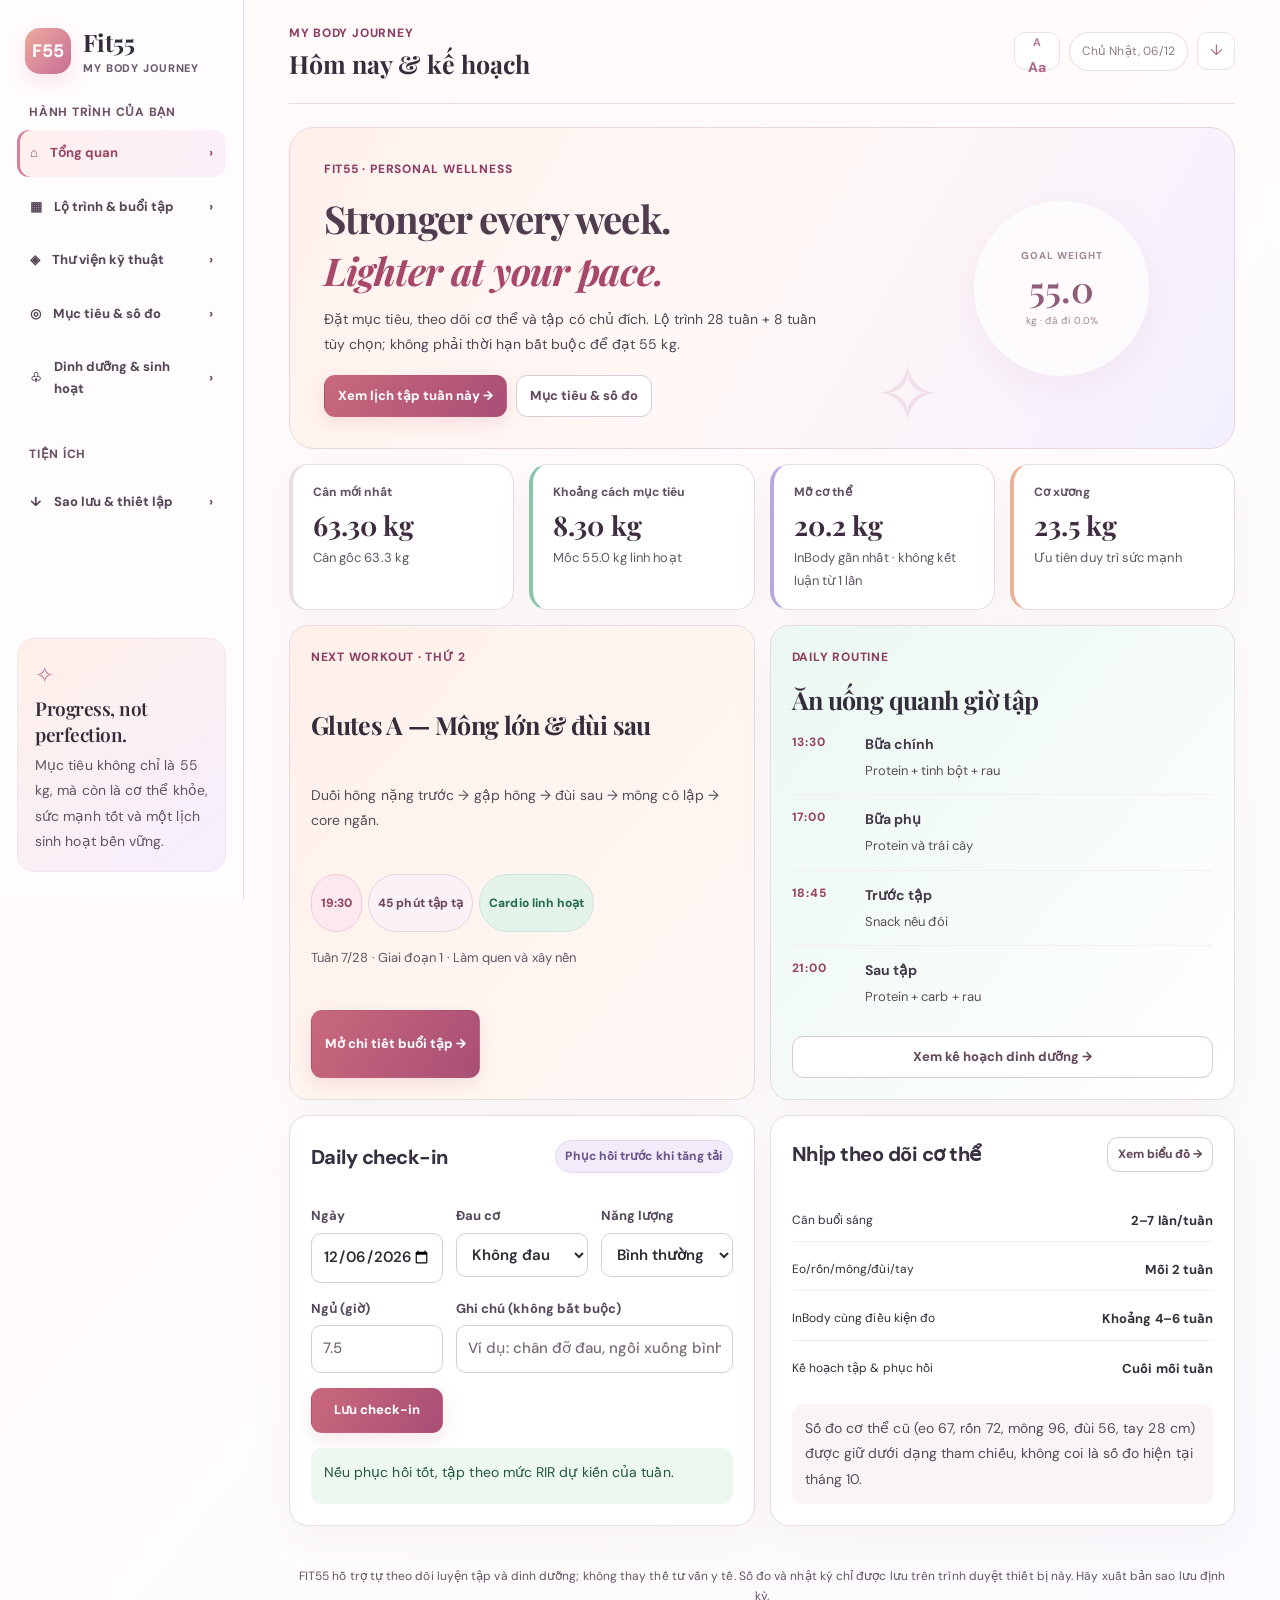
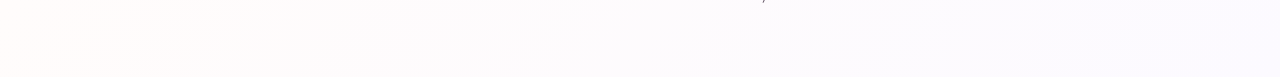
==== commit cc3d4615: "release: FIT55 v5 progressive 28+8 week training with Glutes Pull Glutes Push" ====
--- a/index.html
+++ b/index.html
@@ -4,12 +4,12 @@
 <meta charset="utf-8">
 <meta name="viewport" content="width=device-width,initial-scale=1,viewport-fit=cover">
 <meta name="theme-color" content="#fffbfa">
-<meta name="description" content="FIT55 — Lộ trình tập luyện 28 tuần, mục tiêu 55 kg, số đo và dinh dưỡng cá nhân.">
+<meta name="description" content="FIT55 — Glutes A, Pull, Glutes B, Push. Lộ trình 28 tuần và 8 tuần tùy chọn, tập luyện, số đo và dinh dưỡng.">
 <title>FIT55 · My Body Journey</title>
 <script>try{const fs=localStorage.getItem('fit55-text-size');if(['standard','comfortable','extra'].includes(fs))document.documentElement.dataset.fitText=fs;else document.documentElement.dataset.fitText='comfortable'}catch(e){document.documentElement.dataset.fitText='comfortable'}</script>
-<link rel="stylesheet" href="./v4.css?v=4.2">
-<script src="./v4-data.js?v=4.3" defer></script>
-<script src="./v4-app.js?v=4.3" defer></script>
+<link rel="stylesheet" href="./v4.css?v=5.0">
+<script src="./v4-data.js?v=5.0" defer></script>
+<script src="./v4-app.js?v=5.0" defer></script>
 <script src="./v4-readability.js?v=4.2" defer></script>
 </head>
 <body>
--- a/v4.css
+++ b/v4.css
@@ -207,3 +207,105 @@
   .pagetitle{font-size:calc(20px + var(--fit-delta))}
   .topactions{gap:5px}
 }
+
+
+/* FIT55 4.4 — compact workout log
+   Collapsed by default: log remains accessible without permanently showing a grid. */
+.exrow{row-gap:8px}
+.exbody{min-width:0}
+.setlog{border-top:1px solid #f1e8ee;margin-top:2px}
+.setlog>summary{
+  display:flex;align-items:center;gap:9px;min-height:42px;
+  padding:8px 4px 3px;list-style:none;cursor:pointer;
+  color:#9b506e;font-size:13px;font-weight:800;
+}
+.setlog>summary::-webkit-details-marker{display:none}
+.setlog>summary:focus-visible{outline:2px solid #a84b76;outline-offset:2px;border-radius:8px}
+.setlog-title{font-size:13px;font-weight:800;white-space:nowrap}
+.setlog-status{font-size:12px;color:#665b68;font-weight:700;white-space:nowrap}
+.setlog-chevron{margin-left:auto;color:#99647a;transition:transform .15s}
+.setlog[open] .setlog-chevron{transform:rotate(180deg)}
+.setlog-content{padding:9px 0 5px;border-radius:11px}
+.compact-set-list{display:grid;gap:7px}
+.compact-set-row{
+  display:grid;
+  grid-template-columns:29px minmax(66px,102px) 13px minmax(65px,92px) minmax(53px,77px) 38px;
+  column-gap:8px;align-items:center;
+  max-width:480px;min-width:0;padding:1px 0;
+}
+.set-index{font-weight:800;color:#8c6480;font-size:12px}
+.set-times{text-align:center;color:#877387;font-size:16px;font-weight:700}
+.compact-set-row .compact-field{
+  display:block;width:100%;min-width:0;max-width:none;
+  min-height:38px;padding:7px 4px;border:1px solid #dfd1da;border-radius:9px;
+  text-align:center;font-size:14px;font-weight:700;color:#403345;
+  background:#fff;
+}
+.compact-set-row .compact-field::placeholder{font-weight:500;color:#877b88}
+.compact-set-row .compact-field:focus{border-color:#ad5d7e;outline:2px solid #f4ddea}
+.compact-done{
+  display:grid;place-items:center;position:relative;
+  width:36px;height:36px;cursor:pointer;
+  border:1px solid #e5d9e1;border-radius:9px;background:#fff;
+}
+.compact-done input{position:absolute;inset:0;margin:0;opacity:0;cursor:pointer;width:100%;height:100%}
+.compact-done span{
+  display:grid;place-items:center;width:100%;height:100%;
+  font-size:18px;font-weight:900;color:#aaa0ac;
+  border-radius:8px;transition:background .15s,color .15s
+}
+.compact-done input:checked+span{background:#dff4e8;color:#267453}
+.compact-done input:focus-visible+span{outline:3px solid #bc698f;outline-offset:2px}
+.setlog-note{font-size:11px!important;color:#726577!important;margin:8px 0 0;line-height:1.65}
+.exrow .exactions{margin-top:8px}
+.exrow .exactions .pill{font-size:11px}
+@media(max-width:680px){
+  .exrow{padding:12px;row-gap:6px}
+  .setlog>summary{min-height:43px}
+  .compact-set-row{
+    grid-template-columns:24px minmax(62px,1fr) 12px minmax(57px,.9fr) minmax(48px,.8fr) 34px;
+    column-gap:5px;max-width:100%;
+  }
+  .compact-set-row .compact-field{min-height:40px;font-size:13px;padding:7px 2px}
+  .compact-done{height:34px;width:34px}
+  .setlog-title{font-size:13px}
+  .setlog-note{font-size:11px!important}
+}
+@media(max-width:365px){
+  .compact-set-row{grid-template-columns:22px minmax(56px,1fr) 11px minmax(50px,.9fr) minmax(45px,.8fr) 30px;column-gap:3px}
+  .compact-done{width:30px;height:32px}
+  .compact-set-row .compact-field{font-size:12px}
+}
+
+/* FIT55 4.4: compact logging respects the user's Aa font-size preference */
+.setlog-title{font-size:calc(13px + var(--fit-delta))}
+.setlog-status{font-size:calc(11px + var(--fit-delta))}
+.set-index{font-size:calc(12px + var(--fit-delta))}
+.compact-set-row .compact-field{font-size:max(15px,calc(13px + var(--fit-delta)))}
+@media(max-width:900px){.compact-set-row .compact-field{font-size:max(16px,calc(13px + var(--fit-delta)))}}
+
+
+/* FIT55 5.0 · periodized roadmap checkpoints */
+.milestone-collapse{
+ margin-top:12px;border:1px solid #e9dfe7;border-radius:12px;background:#fefbfd;
+}
+.milestone-collapse>summary{
+ list-style:none;cursor:pointer;display:flex;justify-content:space-between;
+ gap:12px;padding:12px 14px;color:#6e4866;
+ font-size:calc(11px + var(--fit-delta));font-weight:800;
+}
+.milestone-collapse>summary::-webkit-details-marker{display:none}
+.milestone-collapse>summary span:last-child{font-size:calc(10px + var(--fit-delta));color:#a06b89;white-space:nowrap}
+.milestone-collapse>summary:hover{background:#fff4f8}
+.milestone-collapse[open]>summary{border-bottom:1px solid #f0e7ed}
+.milestone-content{padding:11px 14px;display:grid;grid-template-columns:repeat(2,minmax(0,1fr));gap:8px 15px}
+.milestone-content>div{display:flex;align-items:flex-start;gap:10px;padding:7px 1px;border-bottom:1px solid #f5eef3}
+.milestone-content>div b{min-width:46px;white-space:nowrap;color:#974a6c;font-size:calc(11px + var(--fit-delta))}
+.milestone-content>div span{font-size:calc(11px + var(--fit-delta));line-height:1.6;color:#574c5b}
+.milestone-collapse>p{font-size:calc(10px + var(--fit-delta));padding:1px 14px 12px;color:#695a68}
+.phasecard.active{background:#fff1f6;color:#8c4266}
+.weekbtn[aria-current="date"]{outline:2px solid #c88dab;outline-offset:2px}
+@media(max-width:680px){
+ .milestone-content{grid-template-columns:1fr;gap:4px}
+ .milestone-collapse>summary{font-size:calc(11px + var(--fit-delta))}
+}
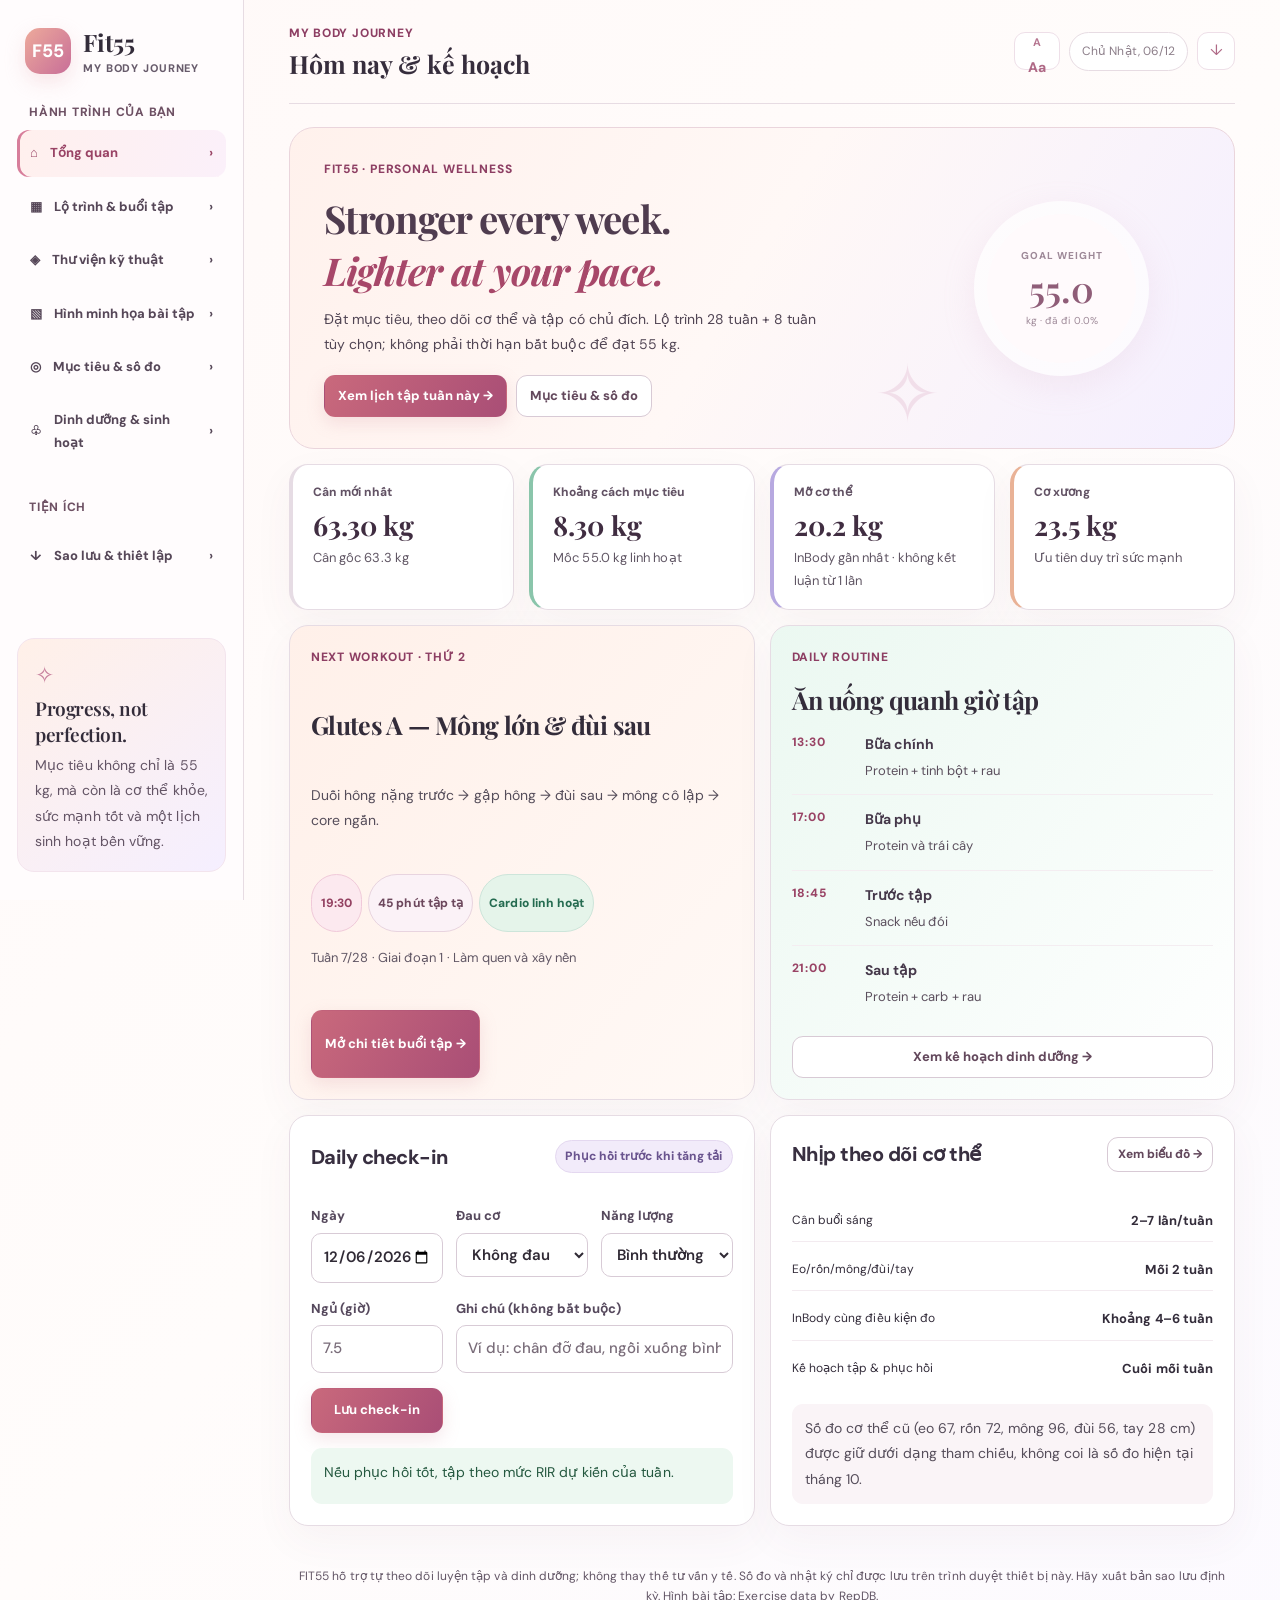
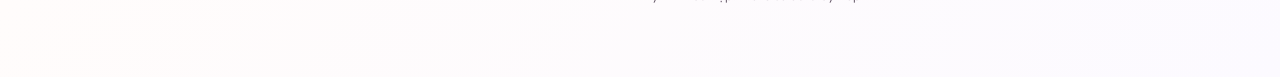
==== commit 5e9a9d56: "release: FIT55 5.1 new pictorial exercise tab with source attribution and fresh assets" ====
--- a/index.html
+++ b/index.html
@@ -7,9 +7,10 @@
 <meta name="description" content="FIT55 — Glutes A, Pull, Glutes B, Push. Lộ trình 28 tuần và 8 tuần tùy chọn, tập luyện, số đo và dinh dưỡng.">
 <title>FIT55 · My Body Journey</title>
 <script>try{const fs=localStorage.getItem('fit55-text-size');if(['standard','comfortable','extra'].includes(fs))document.documentElement.dataset.fitText=fs;else document.documentElement.dataset.fitText='comfortable'}catch(e){document.documentElement.dataset.fitText='comfortable'}</script>
-<link rel="stylesheet" href="./v4.css?v=5.0">
+<link rel="stylesheet" href="./v4.css?v=5.1">
 <script src="./v4-data.js?v=5.0" defer></script>
-<script src="./v4-app.js?v=5.0" defer></script>
+<script src="./v4-gym-gallery.js?v=5.1" defer></script>
+<script src="./v4-app.js?v=5.1" defer></script>
 <script src="./v4-readability.js?v=4.2" defer></script>
 </head>
 <body>
@@ -28,7 +29,7 @@
 <div class="topactions"><div class="datechip"></div><button class="roundbtn" type="button" data-open-data title="Dữ liệu và sao lưu" aria-label="Mở dữ liệu và sao lưu">↓</button></div>
 </header>
 <main id="view" class="page" aria-live="polite"></main>
-<footer class="footnote">FIT55 hỗ trợ tự theo dõi luyện tập và dinh dưỡng; không thay thế tư vấn y tế. Số đo và nhật ký chỉ được lưu trên trình duyệt thiết bị này. Hãy xuất bản sao lưu định kỳ.</footer>
+<footer class="footnote">FIT55 hỗ trợ tự theo dõi luyện tập và dinh dưỡng; không thay thế tư vấn y tế. Số đo và nhật ký chỉ được lưu trên trình duyệt thiết bị này. Hãy xuất bản sao lưu định kỳ. Hình bài tập: <a href="https://repdb.co/" target="_blank" rel="noopener noreferrer">Exercise data by RepDB</a>.</footer>
 </div></div>
 <nav id="mobilebar" class="mobilebar" aria-label="Điều hướng trên điện thoại"></nav>
 <div id="resttimer" class="resttimer" hidden aria-live="polite"></div><div id="modalroot"></div><div id="toast" class="toast" role="status" aria-live="polite"></div>
--- a/v4.css
+++ b/v4.css
@@ -309,3 +309,103 @@
  .milestone-content{grid-template-columns:1fr;gap:4px}
  .milestone-collapse>summary{font-size:calc(11px + var(--fit-delta))}
 }
+
+
+/* FIT55 5.1 · Gym picture reference */
+.gym-page{--gym-stroke:#e9dae5;--gym-rose:#a04c70}
+.gym-summary{display:grid;grid-template-columns:repeat(3,minmax(0,1fr));gap:12px}
+.gym-summary>div{
+ display:flex;gap:7px;flex-direction:column;align-items:flex-start;min-height:80px;
+ background:linear-gradient(125deg,#fff1f4,#f8f3ff);
+ border:1px solid #eedde8;border-radius:15px;padding:15px 17px
+}
+.gym-summary strong{font:800 calc(23px + var(--fit-delta))/1.2 'DM Sans',Arial,sans-serif;color:#774361}
+.gym-summary span{font-size:calc(10px + var(--fit-delta));color:#5f5362;line-height:1.5;font-weight:600}
+.gym-filters{padding:17px 18px}
+.gym-mode-row{display:flex;gap:8px;flex-wrap:wrap;margin-bottom:14px}
+.gym-mode{background:#fff;border:1px solid #e6d7e2;color:#6f5a6d;border-radius:999px;
+ padding:9px 13px;font-size:calc(11px + var(--fit-delta));font-weight:750;cursor:pointer}
+.gym-mode:hover{border-color:#bc839f;background:#fff6fa}
+.gym-mode.active{background:#f9e8f1;border-color:#c68da9;color:#823b5f;box-shadow:inset 0 0 0 1px #c68da944}
+.gym-filter-grid{display:grid;grid-template-columns:minmax(0,1.5fr) repeat(2,minmax(135px,.8fr));gap:12px}
+.gym-filter-field{display:grid;gap:5px;min-width:0}
+.gym-filter-field span{font-size:calc(10px + var(--fit-delta));font-weight:800;color:#5e4e61}
+.gym-filter-field .field{font-size:calc(12px + var(--fit-delta));min-height:44px}
+.gym-result-meta{margin-top:12px;display:flex;justify-content:space-between;gap:10px;flex-wrap:wrap;color:#675967;font-size:calc(11px + var(--fit-delta))}
+.gym-result-meta span:first-child{font-weight:800;color:#984c6d}
+.gym-gallery-grid{display:grid;grid-template-columns:repeat(auto-fill,minmax(222px,1fr));gap:14px}
+.gym-card{min-width:0;background:#fff;border:1px solid var(--gym-stroke);border-radius:17px;position:relative;overflow:hidden;box-shadow:0 5px 20px #65425709;transition:transform .14s,border-color .14s,box-shadow .14s}
+.gym-card:hover{transform:translateY(-2px);border-color:#d8aec6;box-shadow:0 12px 26px #65425719}
+.gym-card-open{display:block;width:100%;padding:0;border:0;background:transparent;cursor:pointer;text-align:left;color:inherit}
+.gym-card-open:focus-visible,.gym-favorite:focus-visible,.gym-mode:focus-visible{outline:3px solid #a6537c;outline-offset:2px}
+.gym-image-row{display:grid;grid-template-columns:repeat(2,minmax(0,1fr));gap:2px;background:#f6f1f5;min-height:138px}
+.gym-image-row:has(figure:only-child){grid-template-columns:1fr}
+.gym-image-cell{min-width:0;margin:0;position:relative;display:flex;flex-direction:column}
+.gym-image-cell img{width:100%;aspect-ratio:1/1;object-fit:contain;display:block;background:#f4f4f1;min-height:0}
+.gym-image-cell figcaption{text-align:center;background:#f7f0f4;color:#765e70;padding:5px 1px;font-weight:800;font-size:calc(9px + var(--fit-delta))}
+.gym-card-text{padding:14px 15px 16px}
+.gym-card-sub{font-size:calc(10px + var(--fit-delta));color:#945875;font-weight:800;margin-right:30px}
+.gym-card-text h3{font:800 calc(13px + var(--fit-delta))/1.36 'DM Sans',Arial,sans-serif;color:#473346;margin:7px 30px 2px 0;min-height:0;text-transform:capitalize}
+.gym-card-text p{font-size:calc(11px + var(--fit-delta));line-height:1.65;color:#605563;margin:3px 0 10px}
+.gym-card-tags{display:flex;gap:5px;flex-wrap:wrap}
+.gym-tag{font-size:calc(9px + var(--fit-delta));font-weight:800;color:#6f6271;border:1px solid #e8dfe5;background:#faf7fa;padding:3px 7px;border-radius:7px}
+.gym-tag.gym-inplan{color:#287053;background:#e7f6ed;border-color:#cde7d7}
+.gym-favorite{position:absolute;right:9px;top:9px;width:35px;height:35px;border-radius:50%;background:#ffffffeb;border:1px solid #e4d5df;font-size:23px;font-weight:700;color:#a55a82;display:grid;place-items:center;cursor:pointer;box-shadow:0 2px 9px #45304411;z-index:1}
+.gym-favorite[aria-pressed="true"]{background:#fff0f5;color:#ae426b;border-color:#e9bdce}
+.gym-source{font-size:calc(10px + var(--fit-delta));color:#65586a;line-height:1.8}
+.gym-source a{color:#8f426b;font-weight:800;text-decoration:underline;text-underline-offset:2px}
+.gym-detail-images{display:grid;grid-template-columns:repeat(2,minmax(0,1fr));gap:12px}
+.gym-detail-images:has(figure:only-child){grid-template-columns:1fr}
+.gym-detail-images figure{margin:0;background:#f8f5f8;border:1px solid #e8dce6;border-radius:13px;overflow:hidden;min-width:0}
+.gym-detail-images img{width:100%;height:auto;aspect-ratio:1/1;object-fit:contain;display:block;background:#f3f3f1;max-height:340px}
+.gym-detail-images figcaption{padding:9px;text-align:center;font-size:calc(11px + var(--fit-delta));font-weight:800;color:#81546f}
+.gym-detail-guide{background:#fffbfd;padding:18px;border:1px solid #f0e5ed;border-radius:13px}
+.gym-detail-guide h3{font-size:calc(16px + var(--fit-delta));margin:0 0 10px}
+.gym-detail-guide p{font-size:calc(12px + var(--fit-delta));color:#514557;line-height:1.75}
+.gym-detail-guide ol{padding-left:21px;display:grid;gap:8px;margin:9px 0 17px}
+.gym-detail-guide li{font-size:calc(12px + var(--fit-delta));line-height:1.7;color:#514557}
+.gym-detail .gym-source{border-top:1px solid #efe4ed;padding-top:12px}
+@media(max-width:900px){
+ .mobilebar{grid-template-columns:repeat(6,minmax(62px,1fr));overflow-x:auto;overscroll-behavior-x:contain;scrollbar-width:none}
+ .mobilebar::-webkit-scrollbar{display:none}
+ .mobilebtn{white-space:nowrap;font-size:11px}
+ .mobilebtn span:first-child{font-size:18px!important}
+ .workspace{padding-bottom:110px}
+}
+@media(max-width:680px){
+ .gym-gallery-grid{grid-template-columns:repeat(2,minmax(0,1fr));gap:9px}
+ .gym-summary{gap:6px}
+ .gym-summary>div{padding:11px 9px;min-height:90px}
+ .gym-summary strong{font-size:24px}
+ .gym-summary span{font-size:11px}
+ .gym-filter-grid{grid-template-columns:repeat(2,minmax(0,1fr));gap:9px}
+ .gym-filter-field:first-child{grid-column:1/-1}
+ .gym-filters{padding:13px}
+ .gym-mode-row{gap:6px}
+ .gym-mode{padding:8px 10px;font-size:12px}
+ .gym-card-text{padding:11px 10px 14px}
+ .gym-card-text h3{font-size:calc(12px + var(--fit-delta));margin-right:0}
+ .gym-card-text p{font-size:calc(10px + var(--fit-delta))}
+ .gym-card-sub{font-size:11px}
+ .gym-card-tags .gym-tag{font-size:10px}
+ .gym-favorite{width:32px;height:32px;top:6px;right:6px}
+ .gym-image-row{min-height:90px}
+ .gym-detail-images{gap:7px}
+ .gym-detail-images img{max-height:270px}
+}
+@media(max-width:375px){
+ .gym-gallery-grid{grid-template-columns:1fr 1fr;gap:8px}
+ .gym-card-text{padding:10px 8px 12px}
+ .gym-mode{font-size:11px}
+ .gym-summary>div{min-height:98px}
+}
+
+
+/* Gallery network fallback */
+.gym-image-placeholder{
+ min-height:115px;aspect-ratio:1 / 1;
+ padding:16px;display:grid;place-items:center;text-align:center;
+ color:#705b6c;background:linear-gradient(130deg,#fcf2f8,#f6f4fb);
+ font-size:calc(11px + var(--fit-delta));line-height:1.55;font-weight:700
+}
+.gym-detail-images .gym-image-placeholder{min-height:235px}
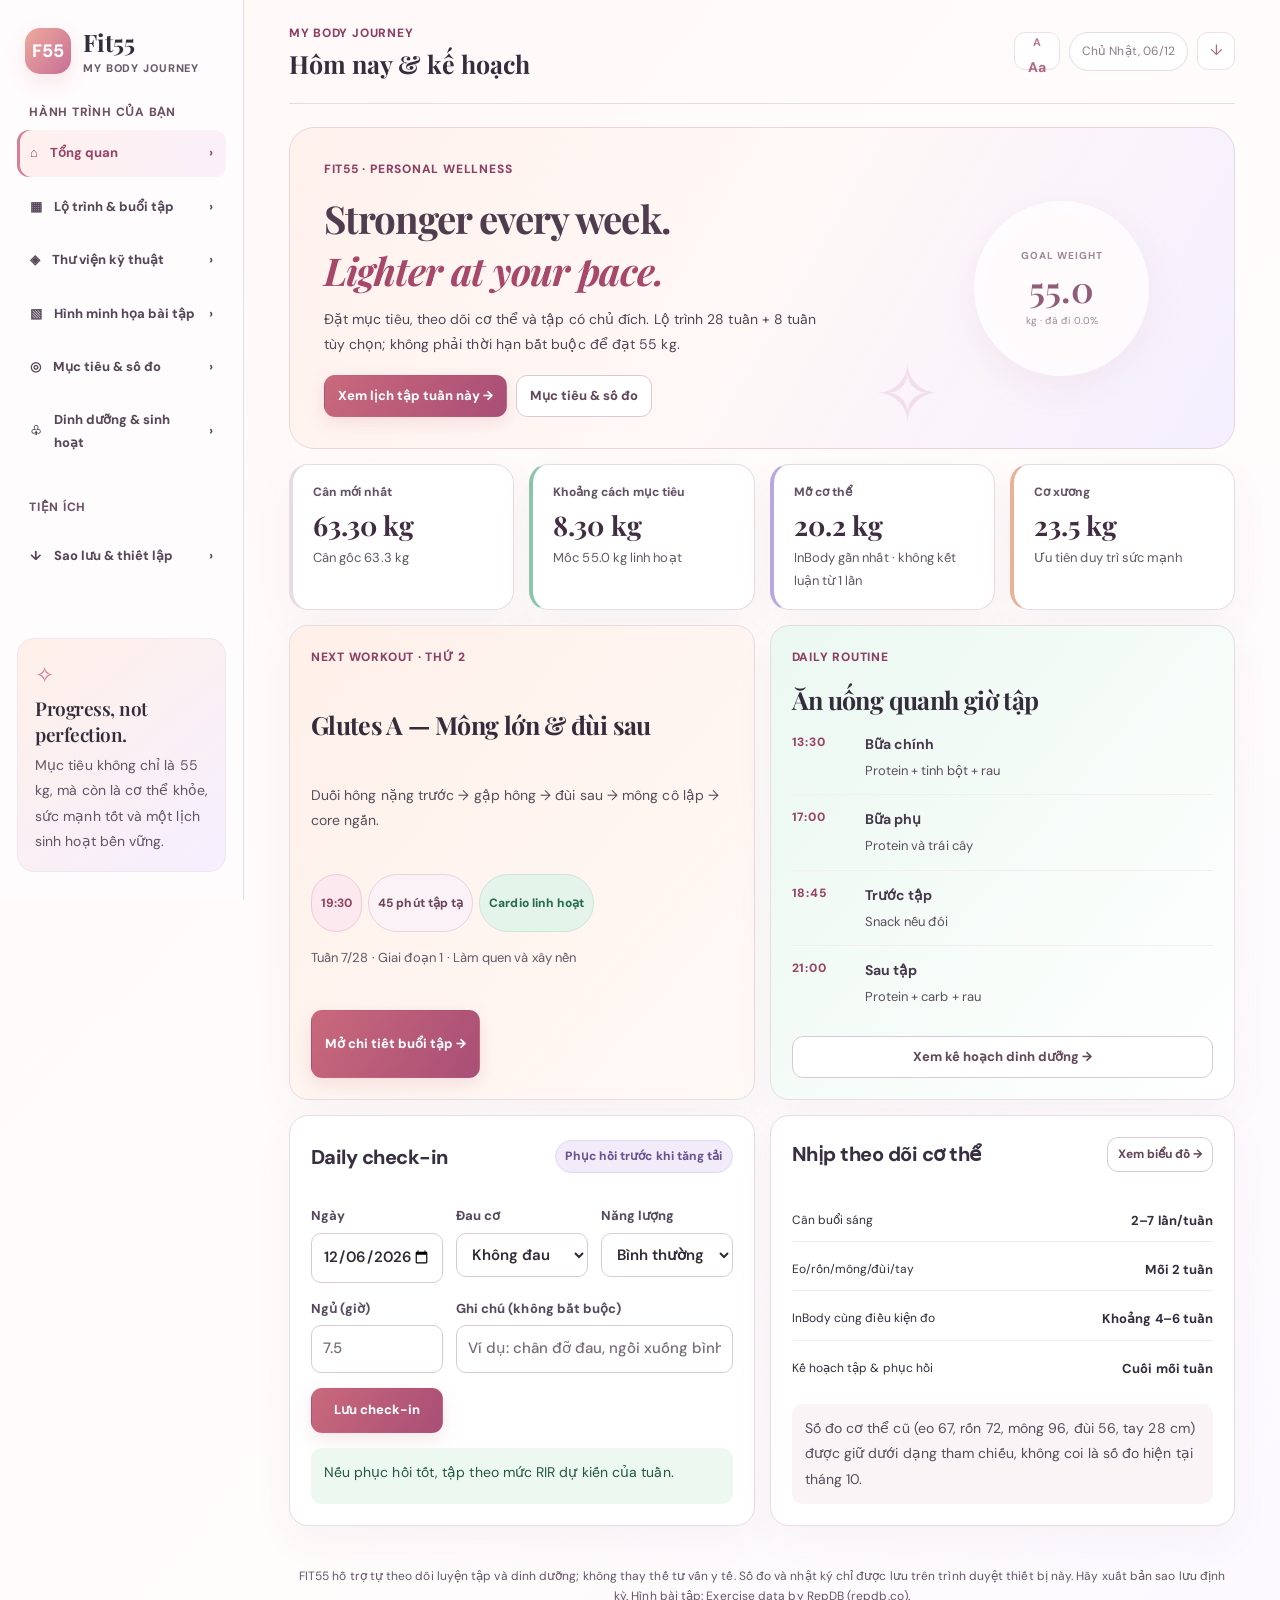
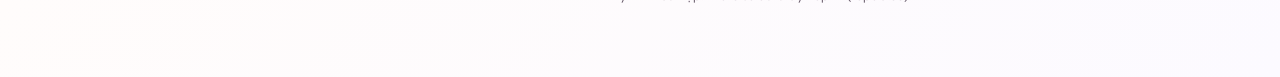
==== commit 699cb1ea: "release: FIT55 picture gallery final source credit and refreshed assets" ====
--- a/index.html
+++ b/index.html
@@ -7,10 +7,10 @@
 <meta name="description" content="FIT55 — Glutes A, Pull, Glutes B, Push. Lộ trình 28 tuần và 8 tuần tùy chọn, tập luyện, số đo và dinh dưỡng.">
 <title>FIT55 · My Body Journey</title>
 <script>try{const fs=localStorage.getItem('fit55-text-size');if(['standard','comfortable','extra'].includes(fs))document.documentElement.dataset.fitText=fs;else document.documentElement.dataset.fitText='comfortable'}catch(e){document.documentElement.dataset.fitText='comfortable'}</script>
-<link rel="stylesheet" href="./v4.css?v=5.1">
+<link rel="stylesheet" href="./v4.css?v=5.1.1">
 <script src="./v4-data.js?v=5.0" defer></script>
 <script src="./v4-gym-gallery.js?v=5.1" defer></script>
-<script src="./v4-app.js?v=5.1" defer></script>
+<script src="./v4-app.js?v=5.1.1" defer></script>
 <script src="./v4-readability.js?v=4.2" defer></script>
 </head>
 <body>
@@ -29,7 +29,7 @@
 <div class="topactions"><div class="datechip"></div><button class="roundbtn" type="button" data-open-data title="Dữ liệu và sao lưu" aria-label="Mở dữ liệu và sao lưu">↓</button></div>
 </header>
 <main id="view" class="page" aria-live="polite"></main>
-<footer class="footnote">FIT55 hỗ trợ tự theo dõi luyện tập và dinh dưỡng; không thay thế tư vấn y tế. Số đo và nhật ký chỉ được lưu trên trình duyệt thiết bị này. Hãy xuất bản sao lưu định kỳ. Hình bài tập: <a href="https://repdb.co/" target="_blank" rel="noopener noreferrer">Exercise data by RepDB</a>.</footer>
+<footer class="footnote">FIT55 hỗ trợ tự theo dõi luyện tập và dinh dưỡng; không thay thế tư vấn y tế. Số đo và nhật ký chỉ được lưu trên trình duyệt thiết bị này. Hãy xuất bản sao lưu định kỳ. Hình bài tập: <a href="https://repdb.co/" target="_blank" rel="noopener noreferrer">Exercise data by RepDB (repdb.co)</a>.</footer>
 </div></div>
 <nav id="mobilebar" class="mobilebar" aria-label="Điều hướng trên điện thoại"></nav>
 <div id="resttimer" class="resttimer" hidden aria-live="polite"></div><div id="modalroot"></div><div id="toast" class="toast" role="status" aria-live="polite"></div>
